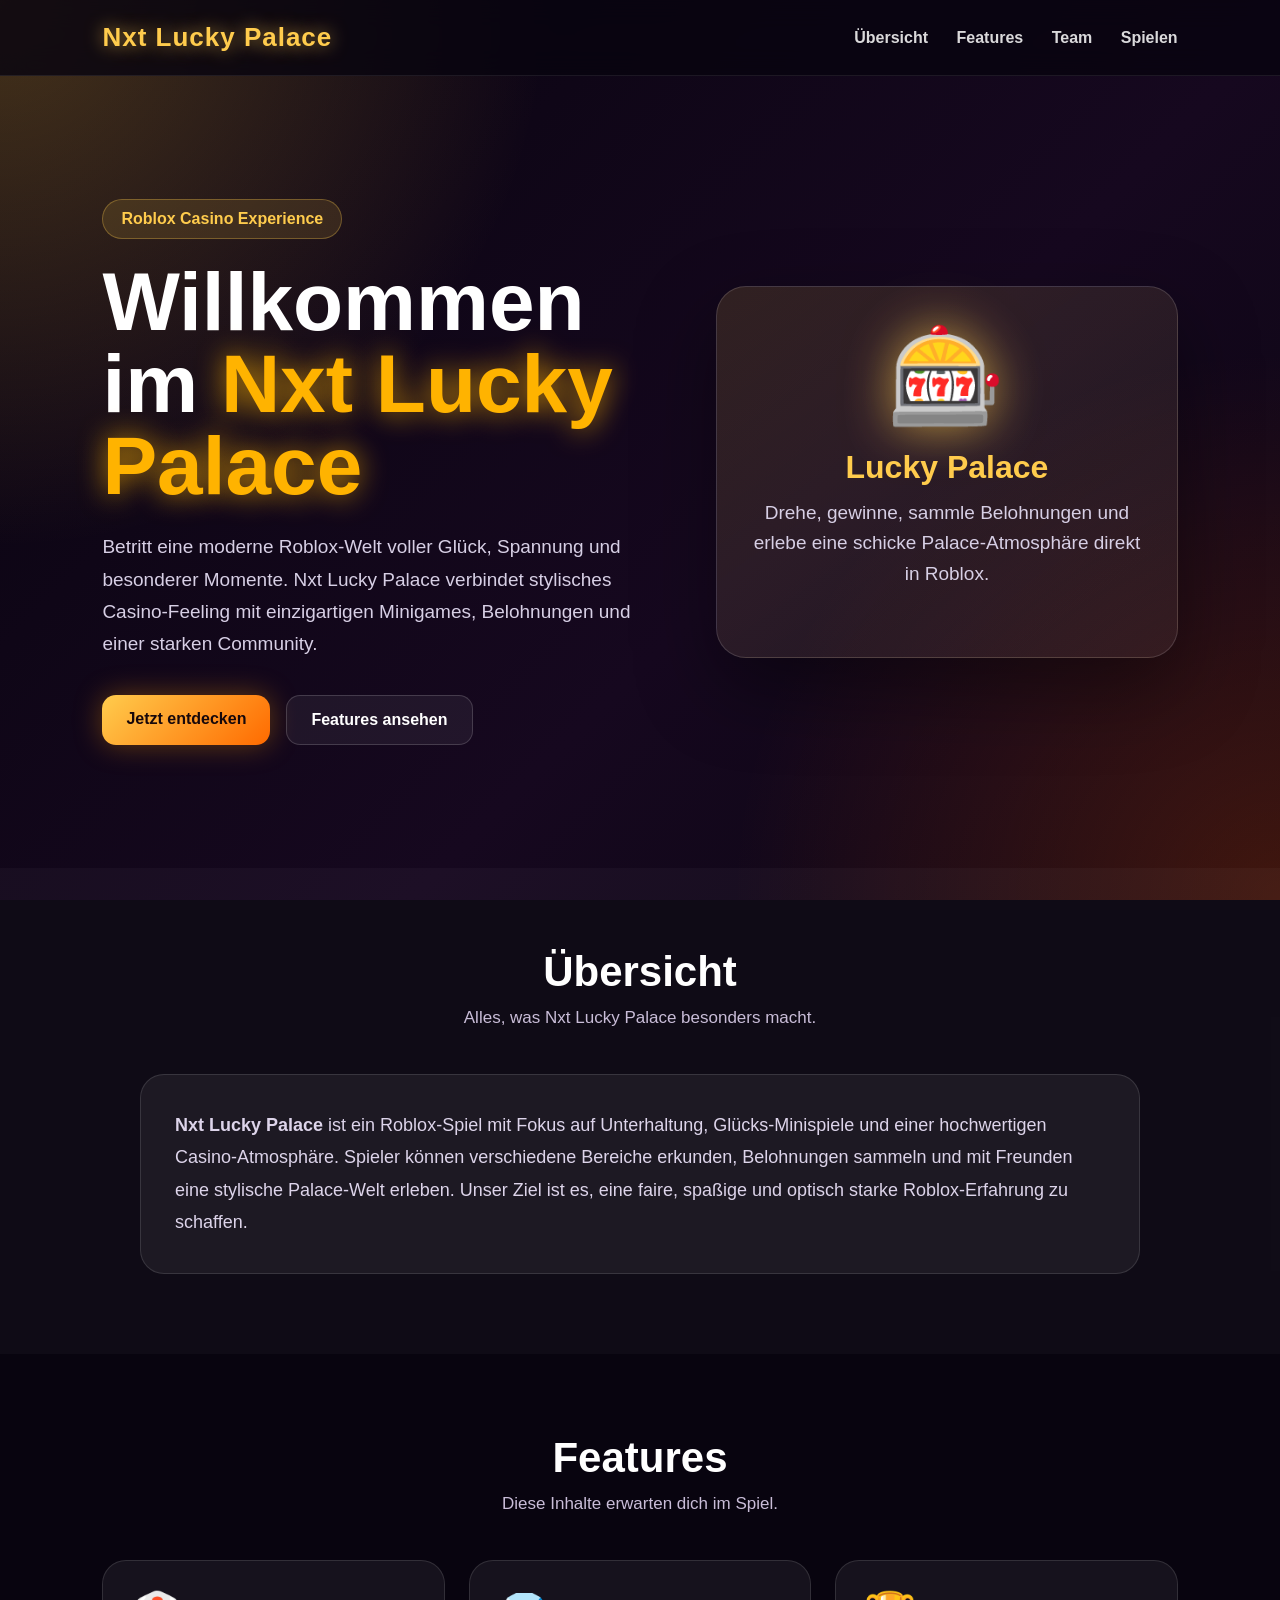
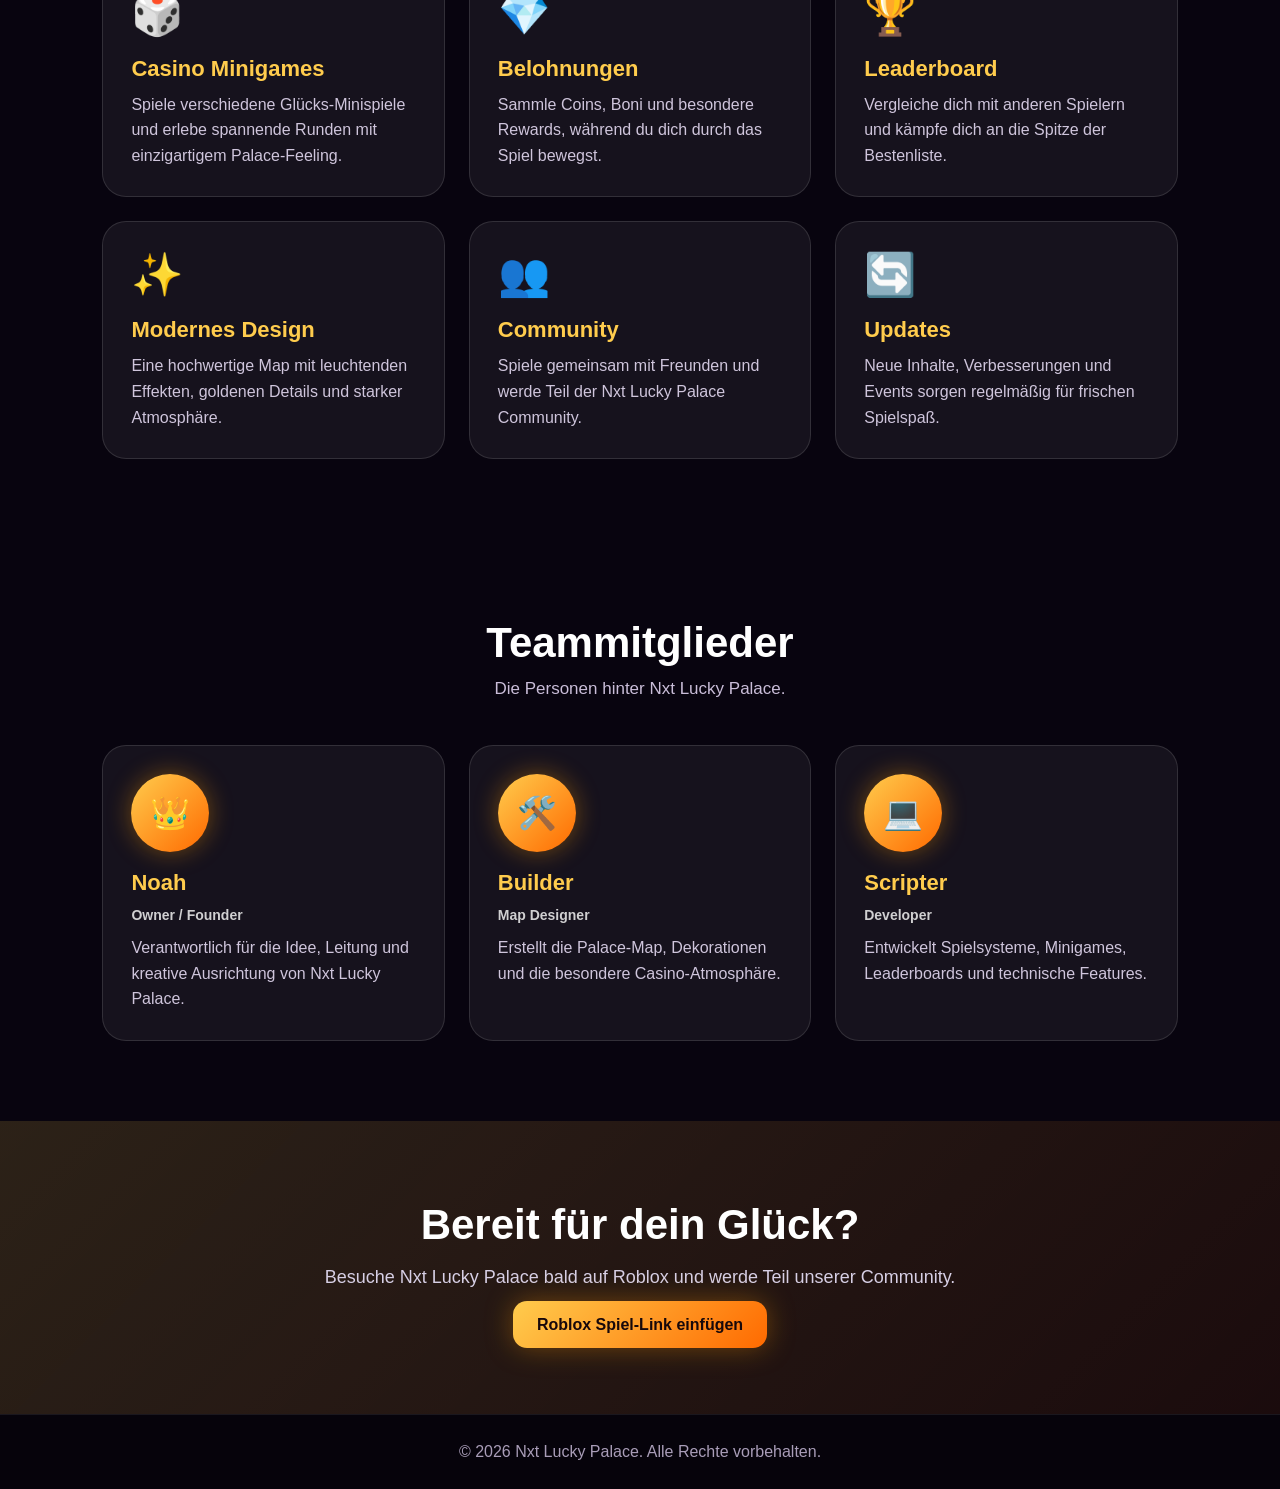
==== index.html @ 858ed56a "Create index.html" ====
<!DOCTYPE html>
<html lang="de">
<head>
    <meta charset="UTF-8" />
    <meta name="viewport" content="width=device-width, initial-scale=1.0" />
    <title>Nxt Lucky Palace</title>

    <style>
        * {
            margin: 0;
            padding: 0;
            box-sizing: border-box;
        }

        html {
            scroll-behavior: smooth;
        }

        body {
            font-family: Arial, Helvetica, sans-serif;
            background: #08040f;
            color: #ffffff;
            overflow-x: hidden;
        }

        .background-glow {
            position: fixed;
            inset: 0;
            z-index: -1;
            background:
                radial-gradient(circle at top left, rgba(255, 190, 60, 0.25), transparent 35%),
                radial-gradient(circle at bottom right, rgba(255, 80, 0, 0.22), transparent 35%),
                linear-gradient(135deg, #08040f, #16081f 60%, #0b0612);
        }

        header {
            width: 100%;
            padding: 22px 8%;
            display: flex;
            justify-content: space-between;
            align-items: center;
            position: sticky;
            top: 0;
            z-index: 10;
            background: rgba(8, 4, 15, 0.8);
            backdrop-filter: blur(14px);
            border-bottom: 1px solid rgba(255, 255, 255, 0.08);
        }

        .logo {
            font-size: 26px;
            font-weight: 900;
            letter-spacing: 1px;
            color: #ffcc4d;
            text-shadow: 0 0 18px rgba(255, 204, 77, 0.7);
        }

        nav a {
            color: #ffffff;
            text-decoration: none;
            margin-left: 24px;
            font-weight: 600;
            opacity: 0.85;
            transition: 0.3s;
        }

        nav a:hover {
            color: #ffcc4d;
            opacity: 1;
        }

        .hero {
            min-height: 88vh;
            padding: 80px 8%;
            display: grid;
            grid-template-columns: 1.1fr 0.9fr;
            align-items: center;
            gap: 50px;
        }

        .hero-badge {
            display: inline-block;
            padding: 10px 18px;
            border-radius: 999px;
            background: rgba(255, 204, 77, 0.12);
            color: #ffcc4d;
            border: 1px solid rgba(255, 204, 77, 0.3);
            margin-bottom: 22px;
            font-weight: 700;
        }

        .hero h1 {
            font-size: clamp(42px, 7vw, 82px);
            line-height: 1;
            margin-bottom: 24px;
        }

        .hero h1 span {
            color: #ffb300;
            text-shadow: 0 0 28px rgba(255, 179, 0, 0.8);
        }

        .hero p {
            max-width: 650px;
            font-size: 19px;
            line-height: 1.7;
            color: #d7cfe5;
            margin-bottom: 34px;
        }

        .hero-buttons {
            display: flex;
            gap: 16px;
            flex-wrap: wrap;
        }

        .btn {
            padding: 15px 24px;
            border-radius: 14px;
            text-decoration: none;
            font-weight: 800;
            transition: 0.3s;
        }

        .btn-primary {
            background: linear-gradient(135deg, #ffcc4d, #ff6a00);
            color: #17080b;
            box-shadow: 0 0 28px rgba(255, 153, 0, 0.35);
        }

        .btn-primary:hover {
            transform: translateY(-4px);
            box-shadow: 0 0 38px rgba(255, 153, 0, 0.55);
        }

        .btn-secondary {
            border: 1px solid rgba(255, 255, 255, 0.16);
            color: #ffffff;
            background: rgba(255, 255, 255, 0.06);
        }

        .btn-secondary:hover {
            background: rgba(255, 255, 255, 0.12);
            transform: translateY(-4px);
        }

        .casino-card {
            padding: 34px;
            border-radius: 30px;
            background: linear-gradient(145deg, rgba(255, 204, 77, 0.13), rgba(255, 255, 255, 0.05));
            border: 1px solid rgba(255, 255, 255, 0.14);
            box-shadow: 0 30px 80px rgba(0, 0, 0, 0.4);
            text-align: center;
            animation: float 4s ease-in-out infinite;
        }

        .casino-icon {
            font-size: 95px;
            margin-bottom: 16px;
            filter: drop-shadow(0 0 25px rgba(255, 204, 77, 0.7));
        }

        .casino-card h2 {
            color: #ffcc4d;
            font-size: 32px;
            margin-bottom: 12px;
        }

        .casino-card p {
            color: #d7cfe5;
            line-height: 1.6;
        }

        @keyframes float {
            0%, 100% {
                transform: translateY(0);
            }

            50% {
                transform: translateY(-15px);
            }
        }

        section {
            padding: 80px 8%;
        }

        .section-title {
            text-align: center;
            margin-bottom: 46px;
        }

        .section-title h2 {
            font-size: 42px;
            margin-bottom: 12px;
        }

        .section-title p {
            color: #c9bdd8;
            font-size: 17px;
        }

        .overview {
            background: rgba(255, 255, 255, 0.03);
        }

        .overview-box {
            max-width: 1000px;
            margin: auto;
            padding: 34px;
            border-radius: 24px;
            background: rgba(255, 255, 255, 0.06);
            border: 1px solid rgba(255, 255, 255, 0.12);
            line-height: 1.8;
            color: #ddd4ea;
            font-size: 18px;
        }

        .features-grid,
        .team-grid {
            display: grid;
            grid-template-columns: repeat(3, 1fr);
            gap: 24px;
        }

        .feature-card,
        .team-card {
            padding: 28px;
            border-radius: 24px;
            background: rgba(255, 255, 255, 0.06);
            border: 1px solid rgba(255, 255, 255, 0.12);
            transition: 0.3s;
        }

        .feature-card:hover,
        .team-card:hover {
            transform: translateY(-8px);
            border-color: rgba(255, 204, 77, 0.55);
            box-shadow: 0 0 35px rgba(255, 153, 0, 0.18);
        }

        .feature-card .icon {
            font-size: 42px;
            margin-bottom: 18px;
        }

        .feature-card h3,
        .team-card h3 {
            color: #ffcc4d;
            margin-bottom: 10px;
            font-size: 22px;
        }

        .feature-card p,
        .team-card p {
            color: #cfc5dc;
            line-height: 1.6;
        }

        .team-avatar {
            width: 78px;
            height: 78px;
            border-radius: 50%;
            background: linear-gradient(135deg, #ffcc4d, #ff6a00);
            display: flex;
            align-items: center;
            justify-content: center;
            font-size: 32px;
            margin-bottom: 18px;
            box-shadow: 0 0 25px rgba(255, 153, 0, 0.4);
        }

        .role {
            display: inline-block;
            margin-bottom: 12px;
            color: #ffffff;
            opacity: 0.8;
            font-size: 14px;
            font-weight: 700;
        }

        .cta {
            text-align: center;
            background: linear-gradient(135deg, rgba(255, 204, 77, 0.15), rgba(255, 106, 0, 0.08));
        }

        .cta h2 {
            font-size: 42px;
            margin-bottom: 18px;
        }

        .cta p {
            color: #d7cfe5;
            margin-bottom: 28px;
            font-size: 18px;
        }

        footer {
            padding: 28px 8%;
            text-align: center;
            color: #a99db8;
            background: #06030b;
            border-top: 1px solid rgba(255, 255, 255, 0.08);
        }

        @media (max-width: 900px) {
            header {
                flex-direction: column;
                gap: 18px;
            }

            nav a {
                margin: 0 10px;
            }

            .hero {
                grid-template-columns: 1fr;
                text-align: center;
            }

            .hero p {
                margin-left: auto;
                margin-right: auto;
            }

            .hero-buttons {
                justify-content: center;
            }

            .features-grid,
            .team-grid {
                grid-template-columns: 1fr;
            }
        }

        @media (max-width: 520px) {
            header {
                padding: 18px 5%;
            }

            nav {
                display: flex;
                flex-wrap: wrap;
                justify-content: center;
                gap: 10px;
            }

            nav a {
                margin: 0;
                font-size: 14px;
            }

            section,
            .hero {
                padding-left: 5%;
                padding-right: 5%;
            }

            .casino-card {
                padding: 24px;
            }
        }
    </style>
</head>

<body>
    <div class="background-glow"></div>

    <header>
        <div class="logo">Nxt Lucky Palace</div>

        <nav>
            <a href="#overview">Übersicht</a>
            <a href="#features">Features</a>
            <a href="#team">Team</a>
            <a href="#play">Spielen</a>
        </nav>
    </header>

    <main>
        <section class="hero">
            <div>
                <span class="hero-badge">Roblox Casino Experience</span>

                <h1>Willkommen im <span>Nxt Lucky Palace</span></h1>

                <p>
                    Betritt eine moderne Roblox-Welt voller Glück, Spannung und besonderer Momente.
                    Nxt Lucky Palace verbindet stylisches Casino-Feeling mit einzigartigen Minigames,
                    Belohnungen und einer starken Community.
                </p>

                <div class="hero-buttons">
                    <a href="#play" class="btn btn-primary">Jetzt entdecken</a>
                    <a href="#features" class="btn btn-secondary">Features ansehen</a>
                </div>
            </div>

            <div class="casino-card">
                <div class="casino-icon">🎰</div>
                <h2>Lucky Palace</h2>
                <p>
                    Drehe, gewinne, sammle Belohnungen und erlebe eine schicke Palace-Atmosphäre
                    direkt in Roblox.
                </p>
            </div>
        </section>

        <section class="overview" id="overview">
            <div class="section-title">
                <h2>Übersicht</h2>
                <p>Alles, was Nxt Lucky Palace besonders macht.</p>
            </div>

            <div class="overview-box">
                <p>
                    <strong>Nxt Lucky Palace</strong> ist ein Roblox-Spiel mit Fokus auf Unterhaltung,
                    Glücks-Minispiele und einer hochwertigen Casino-Atmosphäre. Spieler können verschiedene
                    Bereiche erkunden, Belohnungen sammeln und mit Freunden eine stylische Palace-Welt erleben.
                    Unser Ziel ist es, eine faire, spaßige und optisch starke Roblox-Erfahrung zu schaffen.
                </p>
            </div>
        </section>

        <section id="features">
            <div class="section-title">
                <h2>Features</h2>
                <p>Diese Inhalte erwarten dich im Spiel.</p>
            </div>

            <div class="features-grid">
                <div class="feature-card">
                    <div class="icon">🎲</div>
                    <h3>Casino Minigames</h3>
                    <p>
                        Spiele verschiedene Glücks-Minispiele und erlebe spannende Runden mit einzigartigem Palace-Feeling.
                    </p>
                </div>

                <div class="feature-card">
                    <div class="icon">💎</div>
                    <h3>Belohnungen</h3>
                    <p>
                        Sammle Coins, Boni und besondere Rewards, während du dich durch das Spiel bewegst.
                    </p>
                </div>

                <div class="feature-card">
                    <div class="icon">🏆</div>
                    <h3>Leaderboard</h3>
                    <p>
                        Vergleiche dich mit anderen Spielern und kämpfe dich an die Spitze der Bestenliste.
                    </p>
                </div>

                <div class="feature-card">
                    <div class="icon">✨</div>
                    <h3>Modernes Design</h3>
                    <p>
                        Eine hochwertige Map mit leuchtenden Effekten, goldenen Details und starker Atmosphäre.
                    </p>
                </div>

                <div class="feature-card">
                    <div class="icon">👥</div>
                    <h3>Community</h3>
                    <p>
                        Spiele gemeinsam mit Freunden und werde Teil der Nxt Lucky Palace Community.
                    </p>
                </div>

                <div class="feature-card">
                    <div class="icon">🔄</div>
                    <h3>Updates</h3>
                    <p>
                        Neue Inhalte, Verbesserungen und Events sorgen regelmäßig für frischen Spielspaß.
                    </p>
                </div>
            </div>
        </section>

        <section id="team">
            <div class="section-title">
                <h2>Teammitglieder</h2>
                <p>Die Personen hinter Nxt Lucky Palace.</p>
            </div>

            <div class="team-grid">
                <div class="team-card">
                    <div class="team-avatar">👑</div>
                    <h3>Noah</h3>
                    <span class="role">Owner / Founder</span>
                    <p>
                        Verantwortlich für die Idee, Leitung und kreative Ausrichtung von Nxt Lucky Palace.
                    </p>
                </div>

                <div class="team-card">
                    <div class="team-avatar">🛠️</div>
                    <h3>Builder</h3>
                    <span class="role">Map Designer</span>
                    <p>
                        Erstellt die Palace-Map, Dekorationen und die besondere Casino-Atmosphäre.
                    </p>
                </div>

                <div class="team-card">
                    <div class="team-avatar">💻</div>
                    <h3>Scripter</h3>
                    <span class="role">Developer</span>
                    <p>
                        Entwickelt Spielsysteme, Minigames, Leaderboards und technische Features.
                    </p>
                </div>
            </div>
        </section>

        <section class="cta" id="play">
            <h2>Bereit für dein Glück?</h2>
            <p>
                Besuche Nxt Lucky Palace bald auf Roblox und werde Teil unserer Community.
            </p>

            <a href="#" class="btn btn-primary">Roblox Spiel-Link einfügen</a>
        </section>
    </main>

    <footer>
        © 2026 Nxt Lucky Palace. Alle Rechte vorbehalten.
    </footer>
</body>
</html>
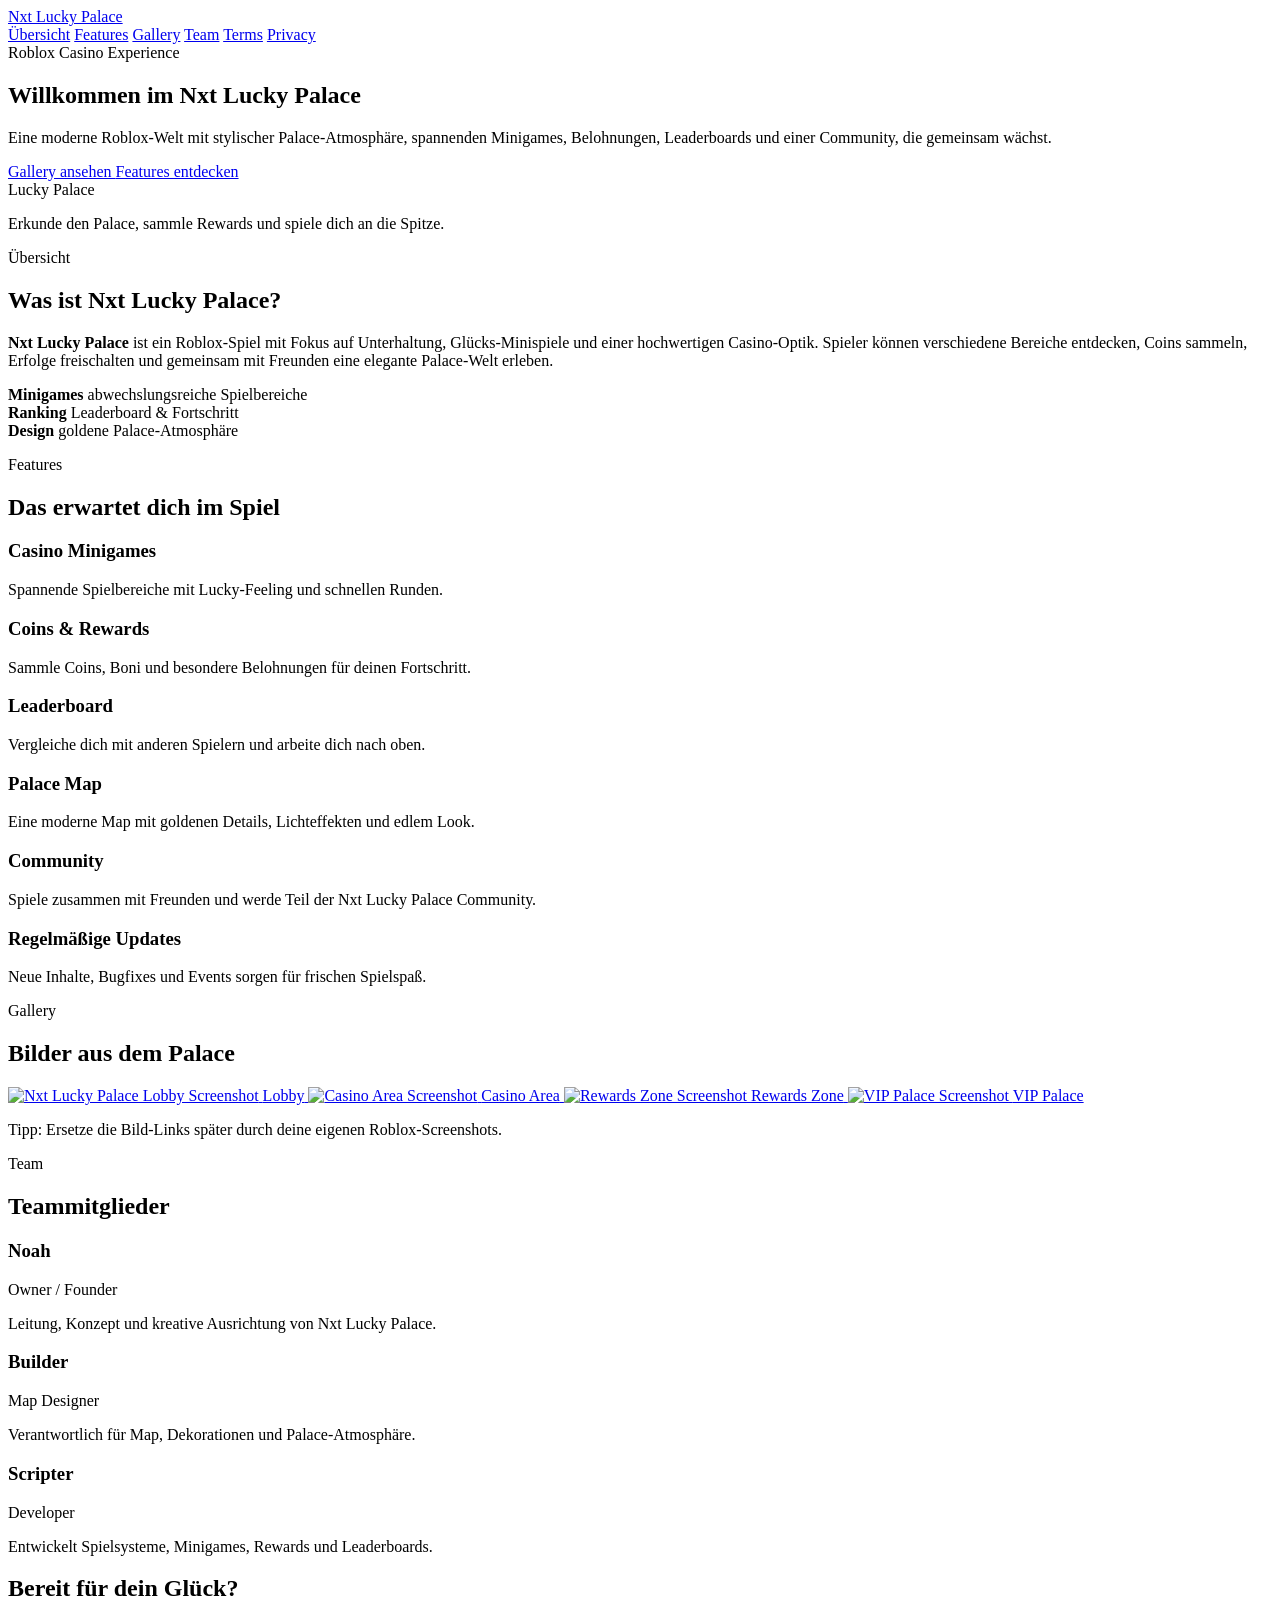
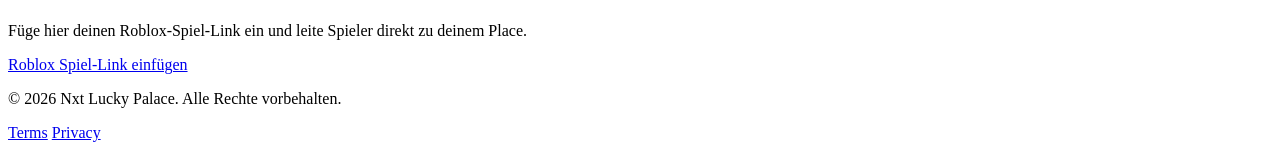
==== commit c78ac035: "Update index.html" ====
--- a/index.html
+++ b/index.html
@@ -3,530 +3,242 @@
 <head>
     <meta charset="UTF-8" />
     <meta name="viewport" content="width=device-width, initial-scale=1.0" />
-    <title>Nxt Lucky Palace</title>
-
-    <style>
-        * {
-            margin: 0;
-            padding: 0;
-            box-sizing: border-box;
-        }
-
-        html {
-            scroll-behavior: smooth;
-        }
-
-        body {
-            font-family: Arial, Helvetica, sans-serif;
-            background: #08040f;
-            color: #ffffff;
-            overflow-x: hidden;
-        }
-
-        .background-glow {
-            position: fixed;
-            inset: 0;
-            z-index: -1;
-            background:
-                radial-gradient(circle at top left, rgba(255, 190, 60, 0.25), transparent 35%),
-                radial-gradient(circle at bottom right, rgba(255, 80, 0, 0.22), transparent 35%),
-                linear-gradient(135deg, #08040f, #16081f 60%, #0b0612);
-        }
-
-        header {
-            width: 100%;
-            padding: 22px 8%;
-            display: flex;
-            justify-content: space-between;
-            align-items: center;
-            position: sticky;
-            top: 0;
-            z-index: 10;
-            background: rgba(8, 4, 15, 0.8);
-            backdrop-filter: blur(14px);
-            border-bottom: 1px solid rgba(255, 255, 255, 0.08);
-        }
-
-        .logo {
-            font-size: 26px;
-            font-weight: 900;
-            letter-spacing: 1px;
-            color: #ffcc4d;
-            text-shadow: 0 0 18px rgba(255, 204, 77, 0.7);
-        }
-
-        nav a {
-            color: #ffffff;
-            text-decoration: none;
-            margin-left: 24px;
-            font-weight: 600;
-            opacity: 0.85;
-            transition: 0.3s;
-        }
-
-        nav a:hover {
-            color: #ffcc4d;
-            opacity: 1;
-        }
-
-        .hero {
-            min-height: 88vh;
-            padding: 80px 8%;
-            display: grid;
-            grid-template-columns: 1.1fr 0.9fr;
-            align-items: center;
-            gap: 50px;
-        }
-
-        .hero-badge {
-            display: inline-block;
-            padding: 10px 18px;
-            border-radius: 999px;
-            background: rgba(255, 204, 77, 0.12);
-            color: #ffcc4d;
-            border: 1px solid rgba(255, 204, 77, 0.3);
-            margin-bottom: 22px;
-            font-weight: 700;
-        }
-
-        .hero h1 {
-            font-size: clamp(42px, 7vw, 82px);
-            line-height: 1;
-            margin-bottom: 24px;
-        }
-
-        .hero h1 span {
-            color: #ffb300;
-            text-shadow: 0 0 28px rgba(255, 179, 0, 0.8);
-        }
-
-        .hero p {
-            max-width: 650px;
-            font-size: 19px;
-            line-height: 1.7;
-            color: #d7cfe5;
-            margin-bottom: 34px;
-        }
-
-        .hero-buttons {
-            display: flex;
-            gap: 16px;
-            flex-wrap: wrap;
-        }
-
-        .btn {
-            padding: 15px 24px;
-            border-radius: 14px;
-            text-decoration: none;
-            font-weight: 800;
-            transition: 0.3s;
-        }
-
-        .btn-primary {
-            background: linear-gradient(135deg, #ffcc4d, #ff6a00);
-            color: #17080b;
-            box-shadow: 0 0 28px rgba(255, 153, 0, 0.35);
-        }
-
-        .btn-primary:hover {
-            transform: translateY(-4px);
-            box-shadow: 0 0 38px rgba(255, 153, 0, 0.55);
-        }
-
-        .btn-secondary {
-            border: 1px solid rgba(255, 255, 255, 0.16);
-            color: #ffffff;
-            background: rgba(255, 255, 255, 0.06);
-        }
-
-        .btn-secondary:hover {
-            background: rgba(255, 255, 255, 0.12);
-            transform: translateY(-4px);
-        }
-
-        .casino-card {
-            padding: 34px;
-            border-radius: 30px;
-            background: linear-gradient(145deg, rgba(255, 204, 77, 0.13), rgba(255, 255, 255, 0.05));
-            border: 1px solid rgba(255, 255, 255, 0.14);
-            box-shadow: 0 30px 80px rgba(0, 0, 0, 0.4);
-            text-align: center;
-            animation: float 4s ease-in-out infinite;
-        }
-
-        .casino-icon {
-            font-size: 95px;
-            margin-bottom: 16px;
-            filter: drop-shadow(0 0 25px rgba(255, 204, 77, 0.7));
-        }
-
-        .casino-card h2 {
-            color: #ffcc4d;
-            font-size: 32px;
-            margin-bottom: 12px;
-        }
-
-        .casino-card p {
-            color: #d7cfe5;
-            line-height: 1.6;
-        }
-
-        @keyframes float {
-            0%, 100% {
-                transform: translateY(0);
-            }
-
-            50% {
-                transform: translateY(-15px);
-            }
-        }
-
-        section {
-            padding: 80px 8%;
-        }
-
-        .section-title {
-            text-align: center;
-            margin-bottom: 46px;
-        }
-
-        .section-title h2 {
-            font-size: 42px;
-            margin-bottom: 12px;
-        }
-
-        .section-title p {
-            color: #c9bdd8;
-            font-size: 17px;
-        }
-
-        .overview {
-            background: rgba(255, 255, 255, 0.03);
-        }
-
-        .overview-box {
-            max-width: 1000px;
-            margin: auto;
-            padding: 34px;
-            border-radius: 24px;
-            background: rgba(255, 255, 255, 0.06);
-            border: 1px solid rgba(255, 255, 255, 0.12);
-            line-height: 1.8;
-            color: #ddd4ea;
-            font-size: 18px;
-        }
-
-        .features-grid,
-        .team-grid {
-            display: grid;
-            grid-template-columns: repeat(3, 1fr);
-            gap: 24px;
-        }
-
-        .feature-card,
-        .team-card {
-            padding: 28px;
-            border-radius: 24px;
-            background: rgba(255, 255, 255, 0.06);
-            border: 1px solid rgba(255, 255, 255, 0.12);
-            transition: 0.3s;
-        }
-
-        .feature-card:hover,
-        .team-card:hover {
-            transform: translateY(-8px);
-            border-color: rgba(255, 204, 77, 0.55);
-            box-shadow: 0 0 35px rgba(255, 153, 0, 0.18);
-        }
-
-        .feature-card .icon {
-            font-size: 42px;
-            margin-bottom: 18px;
-        }
-
-        .feature-card h3,
-        .team-card h3 {
-            color: #ffcc4d;
-            margin-bottom: 10px;
-            font-size: 22px;
-        }
-
-        .feature-card p,
-        .team-card p {
-            color: #cfc5dc;
-            line-height: 1.6;
-        }
-
-        .team-avatar {
-            width: 78px;
-            height: 78px;
-            border-radius: 50%;
-            background: linear-gradient(135deg, #ffcc4d, #ff6a00);
-            display: flex;
-            align-items: center;
-            justify-content: center;
-            font-size: 32px;
-            margin-bottom: 18px;
-            box-shadow: 0 0 25px rgba(255, 153, 0, 0.4);
-        }
-
-        .role {
-            display: inline-block;
-            margin-bottom: 12px;
-            color: #ffffff;
-            opacity: 0.8;
-            font-size: 14px;
-            font-weight: 700;
-        }
-
-        .cta {
-            text-align: center;
-            background: linear-gradient(135deg, rgba(255, 204, 77, 0.15), rgba(255, 106, 0, 0.08));
-        }
-
-        .cta h2 {
-            font-size: 42px;
-            margin-bottom: 18px;
-        }
-
-        .cta p {
-            color: #d7cfe5;
-            margin-bottom: 28px;
-            font-size: 18px;
-        }
-
-        footer {
-            padding: 28px 8%;
-            text-align: center;
-            color: #a99db8;
-            background: #06030b;
-            border-top: 1px solid rgba(255, 255, 255, 0.08);
-        }
-
-        @media (max-width: 900px) {
-            header {
-                flex-direction: column;
-                gap: 18px;
-            }
-
-            nav a {
-                margin: 0 10px;
-            }
-
-            .hero {
-                grid-template-columns: 1fr;
-                text-align: center;
-            }
-
-            .hero p {
-                margin-left: auto;
-                margin-right: auto;
-            }
-
-            .hero-buttons {
-                justify-content: center;
-            }
-
-            .features-grid,
-            .team-grid {
-                grid-template-columns: 1fr;
-            }
-        }
-
-        @media (max-width: 520px) {
-            header {
-                padding: 18px 5%;
-            }
-
-            nav {
-                display: flex;
-                flex-wrap: wrap;
-                justify-content: center;
-                gap: 10px;
-            }
-
-            nav a {
-                margin: 0;
-                font-size: 14px;
-            }
-
-            section,
-            .hero {
-                padding-left: 5%;
-                padding-right: 5%;
-            }
-
-            .casino-card {
-                padding: 24px;
-            }
-        }
-    </style>
+    <title>Nxt Lucky Palace | Roblox Experience</title>
+    <meta name="description" content="Nxt Lucky Palace ist eine moderne Roblox Casino Experience mit Minigames, Rewards, Leaderboards und Community-Features." />
+
+    <link rel="stylesheet" href="assets/css/style.css" />
+
+    <!-- Font Awesome Free Icons -->
+    <link rel="stylesheet" href="https://cdnjs.cloudflare.com/ajax/libs/font-awesome/7.0.1/css/all.min.css" />
 </head>
 
 <body>
-    <div class="background-glow"></div>
-
-    <header>
-        <div class="logo">Nxt Lucky Palace</div>
-
-        <nav>
+    <div class="page-glow"></div>
+
+    <header class="navbar">
+        <a class="brand" href="index.html">
+            <span class="brand-icon"><i class="fa-solid fa-crown"></i></span>
+            <span>Nxt Lucky Palace</span>
+        </a>
+
+        <nav class="nav-links">
             <a href="#overview">Übersicht</a>
             <a href="#features">Features</a>
+            <a href="#gallery">Gallery</a>
             <a href="#team">Team</a>
-            <a href="#play">Spielen</a>
+            <a href="terms.html">Terms</a>
+            <a href="privacy.html">Privacy</a>
         </nav>
     </header>
 
     <main>
-        <section class="hero">
-            <div>
-                <span class="hero-badge">Roblox Casino Experience</span>
+        <section class="hero section-spacing">
+            <div class="hero-content">
+                <div class="eyebrow">
+                    <i class="fa-solid fa-dice"></i>
+                    Roblox Casino Experience
+                </div>
 
                 <h1>Willkommen im <span>Nxt Lucky Palace</span></h1>
 
                 <p>
-                    Betritt eine moderne Roblox-Welt voller Glück, Spannung und besonderer Momente.
-                    Nxt Lucky Palace verbindet stylisches Casino-Feeling mit einzigartigen Minigames,
-                    Belohnungen und einer starken Community.
+                    Eine moderne Roblox-Welt mit stylischer Palace-Atmosphäre, spannenden Minigames,
+                    Belohnungen, Leaderboards und einer Community, die gemeinsam wächst.
                 </p>
 
-                <div class="hero-buttons">
-                    <a href="#play" class="btn btn-primary">Jetzt entdecken</a>
-                    <a href="#features" class="btn btn-secondary">Features ansehen</a>
-                </div>
-            </div>
-
-            <div class="casino-card">
-                <div class="casino-icon">🎰</div>
-                <h2>Lucky Palace</h2>
+                <div class="hero-actions">
+                    <a href="#gallery" class="btn btn-primary">
+                        <i class="fa-solid fa-images"></i>
+                        Gallery ansehen
+                    </a>
+
+                    <a href="#features" class="btn btn-secondary">
+                        <i class="fa-solid fa-list-check"></i>
+                        Features entdecken
+                    </a>
+                </div>
+            </div>
+
+            <div class="hero-panel">
+                <div class="panel-top">
+                    <i class="fa-solid fa-gem"></i>
+                    <span>Lucky Palace</span>
+                </div>
+
+                <div class="slot-preview">
+                    <div><i class="fa-solid fa-crown"></i></div>
+                    <div><i class="fa-solid fa-dice-five"></i></div>
+                    <div><i class="fa-solid fa-coins"></i></div>
+                </div>
+
                 <p>
-                    Drehe, gewinne, sammle Belohnungen und erlebe eine schicke Palace-Atmosphäre
-                    direkt in Roblox.
+                    Erkunde den Palace, sammle Rewards und spiele dich an die Spitze.
                 </p>
             </div>
         </section>
 
-        <section class="overview" id="overview">
-            <div class="section-title">
-                <h2>Übersicht</h2>
-                <p>Alles, was Nxt Lucky Palace besonders macht.</p>
-            </div>
-
-            <div class="overview-box">
+        <section class="overview section-spacing" id="overview">
+            <div class="section-title">
+                <p>Übersicht</p>
+                <h2>Was ist Nxt Lucky Palace?</h2>
+            </div>
+
+            <div class="overview-card">
                 <p>
                     <strong>Nxt Lucky Palace</strong> ist ein Roblox-Spiel mit Fokus auf Unterhaltung,
-                    Glücks-Minispiele und einer hochwertigen Casino-Atmosphäre. Spieler können verschiedene
-                    Bereiche erkunden, Belohnungen sammeln und mit Freunden eine stylische Palace-Welt erleben.
-                    Unser Ziel ist es, eine faire, spaßige und optisch starke Roblox-Erfahrung zu schaffen.
+                    Glücks-Minispiele und einer hochwertigen Casino-Optik. Spieler können verschiedene
+                    Bereiche entdecken, Coins sammeln, Erfolge freischalten und gemeinsam mit Freunden
+                    eine elegante Palace-Welt erleben.
                 </p>
-            </div>
-        </section>
-
-        <section id="features">
-            <div class="section-title">
-                <h2>Features</h2>
-                <p>Diese Inhalte erwarten dich im Spiel.</p>
+
+                <div class="stats-grid">
+                    <div>
+                        <i class="fa-solid fa-gamepad"></i>
+                        <strong>Minigames</strong>
+                        <span>abwechslungsreiche Spielbereiche</span>
+                    </div>
+
+                    <div>
+                        <i class="fa-solid fa-trophy"></i>
+                        <strong>Ranking</strong>
+                        <span>Leaderboard & Fortschritt</span>
+                    </div>
+
+                    <div>
+                        <i class="fa-solid fa-wand-magic-sparkles"></i>
+                        <strong>Design</strong>
+                        <span>goldene Palace-Atmosphäre</span>
+                    </div>
+                </div>
+            </div>
+        </section>
+
+        <section class="section-spacing" id="features">
+            <div class="section-title">
+                <p>Features</p>
+                <h2>Das erwartet dich im Spiel</h2>
             </div>
 
             <div class="features-grid">
-                <div class="feature-card">
-                    <div class="icon">🎲</div>
+                <article class="feature-card">
+                    <i class="fa-solid fa-dice"></i>
                     <h3>Casino Minigames</h3>
-                    <p>
-                        Spiele verschiedene Glücks-Minispiele und erlebe spannende Runden mit einzigartigem Palace-Feeling.
-                    </p>
-                </div>
-
-                <div class="feature-card">
-                    <div class="icon">💎</div>
-                    <h3>Belohnungen</h3>
-                    <p>
-                        Sammle Coins, Boni und besondere Rewards, während du dich durch das Spiel bewegst.
-                    </p>
-                </div>
-
-                <div class="feature-card">
-                    <div class="icon">🏆</div>
+                    <p>Spannende Spielbereiche mit Lucky-Feeling und schnellen Runden.</p>
+                </article>
+
+                <article class="feature-card">
+                    <i class="fa-solid fa-coins"></i>
+                    <h3>Coins & Rewards</h3>
+                    <p>Sammle Coins, Boni und besondere Belohnungen für deinen Fortschritt.</p>
+                </article>
+
+                <article class="feature-card">
+                    <i class="fa-solid fa-ranking-star"></i>
                     <h3>Leaderboard</h3>
-                    <p>
-                        Vergleiche dich mit anderen Spielern und kämpfe dich an die Spitze der Bestenliste.
-                    </p>
-                </div>
-
-                <div class="feature-card">
-                    <div class="icon">✨</div>
-                    <h3>Modernes Design</h3>
-                    <p>
-                        Eine hochwertige Map mit leuchtenden Effekten, goldenen Details und starker Atmosphäre.
-                    </p>
-                </div>
-
-                <div class="feature-card">
-                    <div class="icon">👥</div>
+                    <p>Vergleiche dich mit anderen Spielern und arbeite dich nach oben.</p>
+                </article>
+
+                <article class="feature-card">
+                    <i class="fa-solid fa-building-columns"></i>
+                    <h3>Palace Map</h3>
+                    <p>Eine moderne Map mit goldenen Details, Lichteffekten und edlem Look.</p>
+                </article>
+
+                <article class="feature-card">
+                    <i class="fa-solid fa-users"></i>
                     <h3>Community</h3>
-                    <p>
-                        Spiele gemeinsam mit Freunden und werde Teil der Nxt Lucky Palace Community.
-                    </p>
-                </div>
-
-                <div class="feature-card">
-                    <div class="icon">🔄</div>
-                    <h3>Updates</h3>
-                    <p>
-                        Neue Inhalte, Verbesserungen und Events sorgen regelmäßig für frischen Spielspaß.
-                    </p>
-                </div>
-            </div>
-        </section>
-
-        <section id="team">
-            <div class="section-title">
+                    <p>Spiele zusammen mit Freunden und werde Teil der Nxt Lucky Palace Community.</p>
+                </article>
+
+                <article class="feature-card">
+                    <i class="fa-solid fa-arrows-rotate"></i>
+                    <h3>Regelmäßige Updates</h3>
+                    <p>Neue Inhalte, Bugfixes und Events sorgen für frischen Spielspaß.</p>
+                </article>
+            </div>
+        </section>
+
+        <section class="gallery-section section-spacing" id="gallery">
+            <div class="section-title">
+                <p>Gallery</p>
+                <h2>Bilder aus dem Palace</h2>
+            </div>
+
+            <div class="gallery-grid">
+                <a class="gallery-item" href="https://placehold.co/1200x800/1a0b22/ffcc4d?text=Nxt+Lucky+Palace+Lobby" target="_blank">
+                    <img src="https://placehold.co/800x520/1a0b22/ffcc4d?text=Lobby" alt="Nxt Lucky Palace Lobby Screenshot" />
+                    <span><i class="fa-solid fa-building"></i> Lobby</span>
+                </a>
+
+                <a class="gallery-item" href="https://placehold.co/1200x800/130820/ff9f1c?text=Casino+Area" target="_blank">
+                    <img src="https://placehold.co/800x520/130820/ff9f1c?text=Casino+Area" alt="Casino Area Screenshot" />
+                    <span><i class="fa-solid fa-dice-six"></i> Casino Area</span>
+                </a>
+
+                <a class="gallery-item" href="https://placehold.co/1200x800/0e0618/f97316?text=Rewards+Zone" target="_blank">
+                    <img src="https://placehold.co/800x520/0e0618/f97316?text=Rewards+Zone" alt="Rewards Zone Screenshot" />
+                    <span><i class="fa-solid fa-gift"></i> Rewards Zone</span>
+                </a>
+
+                <a class="gallery-item" href="https://placehold.co/1200x800/22112d/facc15?text=VIP+Palace" target="_blank">
+                    <img src="https://placehold.co/800x520/22112d/facc15?text=VIP+Palace" alt="VIP Palace Screenshot" />
+                    <span><i class="fa-solid fa-star"></i> VIP Palace</span>
+                </a>
+            </div>
+
+            <p class="gallery-note">
+                Tipp: Ersetze die Bild-Links später durch deine eigenen Roblox-Screenshots.
+            </p>
+        </section>
+
+        <section class="section-spacing" id="team">
+            <div class="section-title">
+                <p>Team</p>
                 <h2>Teammitglieder</h2>
-                <p>Die Personen hinter Nxt Lucky Palace.</p>
             </div>
 
             <div class="team-grid">
-                <div class="team-card">
-                    <div class="team-avatar">👑</div>
+                <article class="team-card">
+                    <div class="team-avatar"><i class="fa-solid fa-user-shield"></i></div>
                     <h3>Noah</h3>
-                    <span class="role">Owner / Founder</span>
-                    <p>
-                        Verantwortlich für die Idee, Leitung und kreative Ausrichtung von Nxt Lucky Palace.
-                    </p>
-                </div>
-
-                <div class="team-card">
-                    <div class="team-avatar">🛠️</div>
+                    <span>Owner / Founder</span>
+                    <p>Leitung, Konzept und kreative Ausrichtung von Nxt Lucky Palace.</p>
+                </article>
+
+                <article class="team-card">
+                    <div class="team-avatar"><i class="fa-solid fa-hammer"></i></div>
                     <h3>Builder</h3>
-                    <span class="role">Map Designer</span>
-                    <p>
-                        Erstellt die Palace-Map, Dekorationen und die besondere Casino-Atmosphäre.
-                    </p>
-                </div>
-
-                <div class="team-card">
-                    <div class="team-avatar">💻</div>
+                    <span>Map Designer</span>
+                    <p>Verantwortlich für Map, Dekorationen und Palace-Atmosphäre.</p>
+                </article>
+
+                <article class="team-card">
+                    <div class="team-avatar"><i class="fa-solid fa-code"></i></div>
                     <h3>Scripter</h3>
-                    <span class="role">Developer</span>
-                    <p>
-                        Entwickelt Spielsysteme, Minigames, Leaderboards und technische Features.
-                    </p>
-                </div>
-            </div>
-        </section>
-
-        <section class="cta" id="play">
+                    <span>Developer</span>
+                    <p>Entwickelt Spielsysteme, Minigames, Rewards und Leaderboards.</p>
+                </article>
+            </div>
+        </section>
+
+        <section class="cta section-spacing">
             <h2>Bereit für dein Glück?</h2>
-            <p>
-                Besuche Nxt Lucky Palace bald auf Roblox und werde Teil unserer Community.
-            </p>
-
-            <a href="#" class="btn btn-primary">Roblox Spiel-Link einfügen</a>
+            <p>Füge hier deinen Roblox-Spiel-Link ein und leite Spieler direkt zu deinem Place.</p>
+
+            <a href="#" class="btn btn-primary">
+                <i class="fa-solid fa-play"></i>
+                Roblox Spiel-Link einfügen
+            </a>
         </section>
     </main>
 
-    <footer>
-        © 2026 Nxt Lucky Palace. Alle Rechte vorbehalten.
+    <footer class="footer">
+        <p>© 2026 Nxt Lucky Palace. Alle Rechte vorbehalten.</p>
+
+        <div>
+            <a href="terms.html">Terms</a>
+            <a href="privacy.html">Privacy</a>
+        </div>
     </footer>
 </body>
 </html>
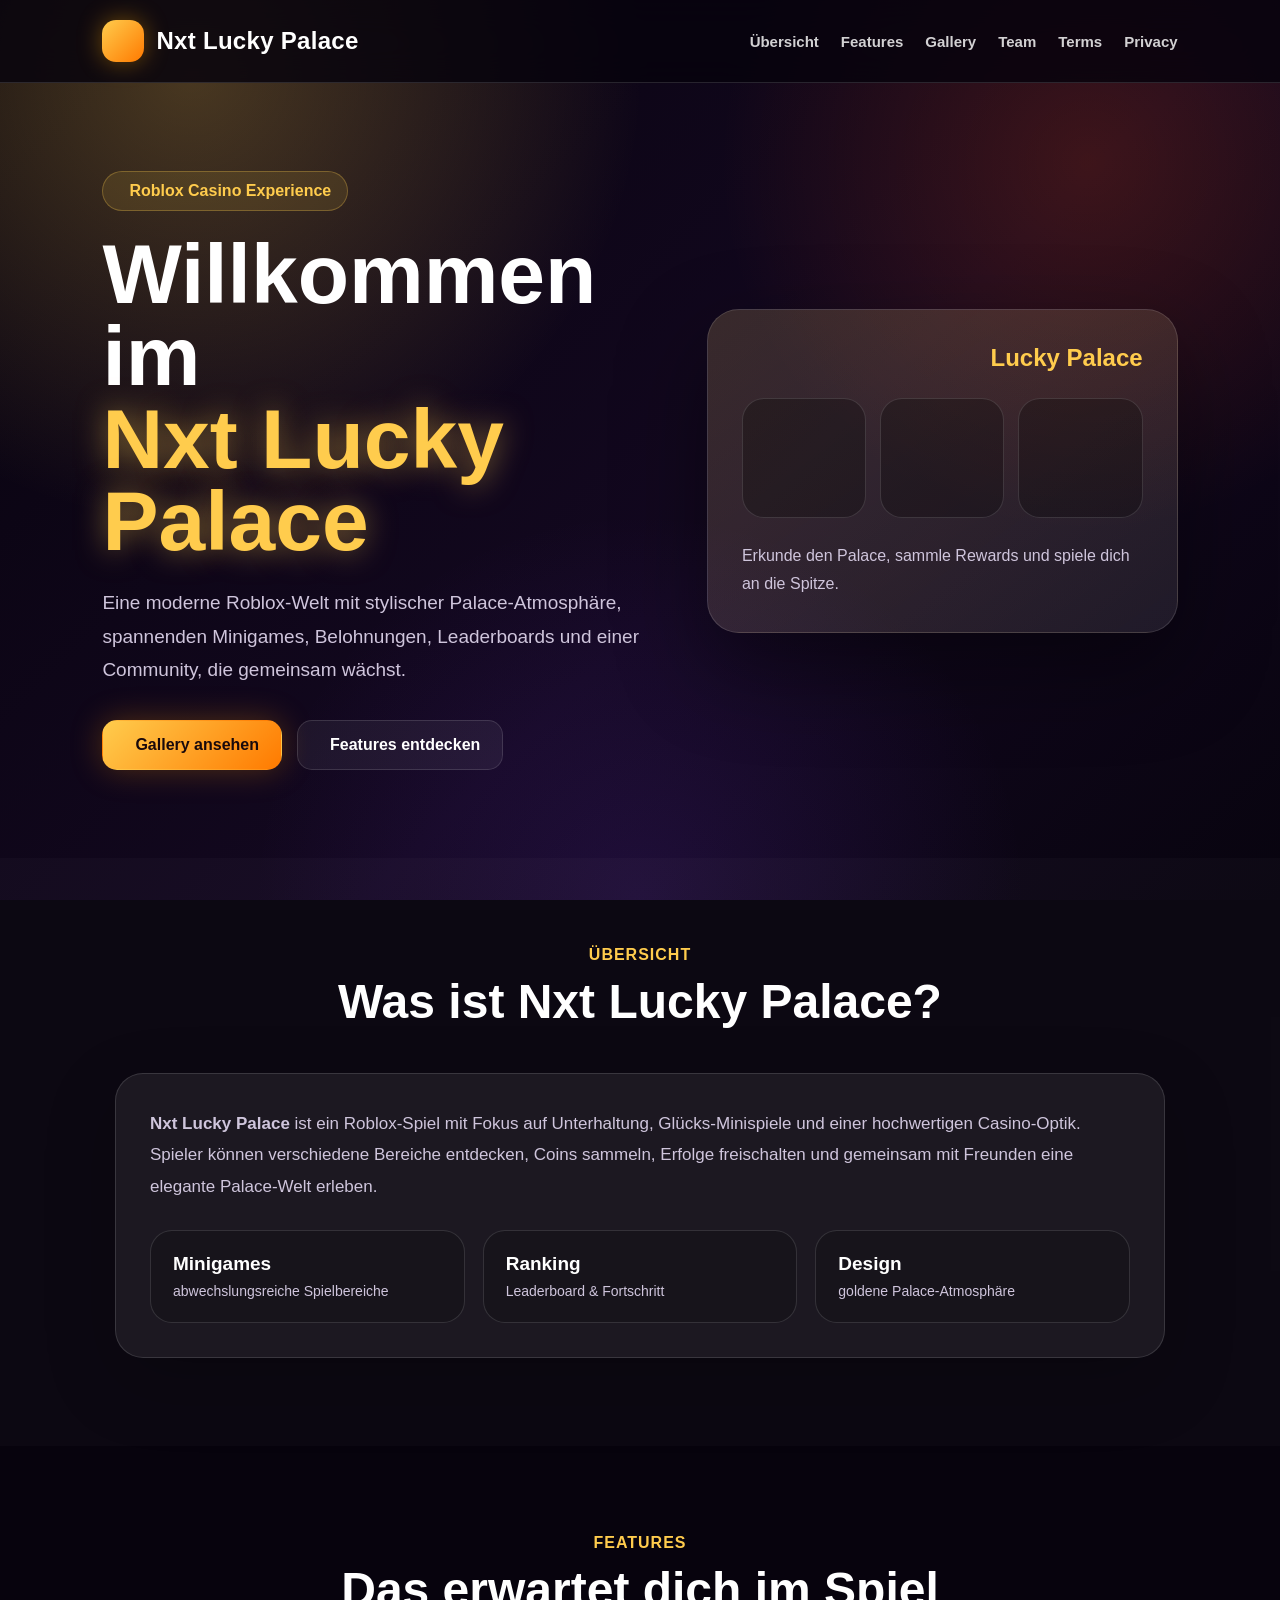
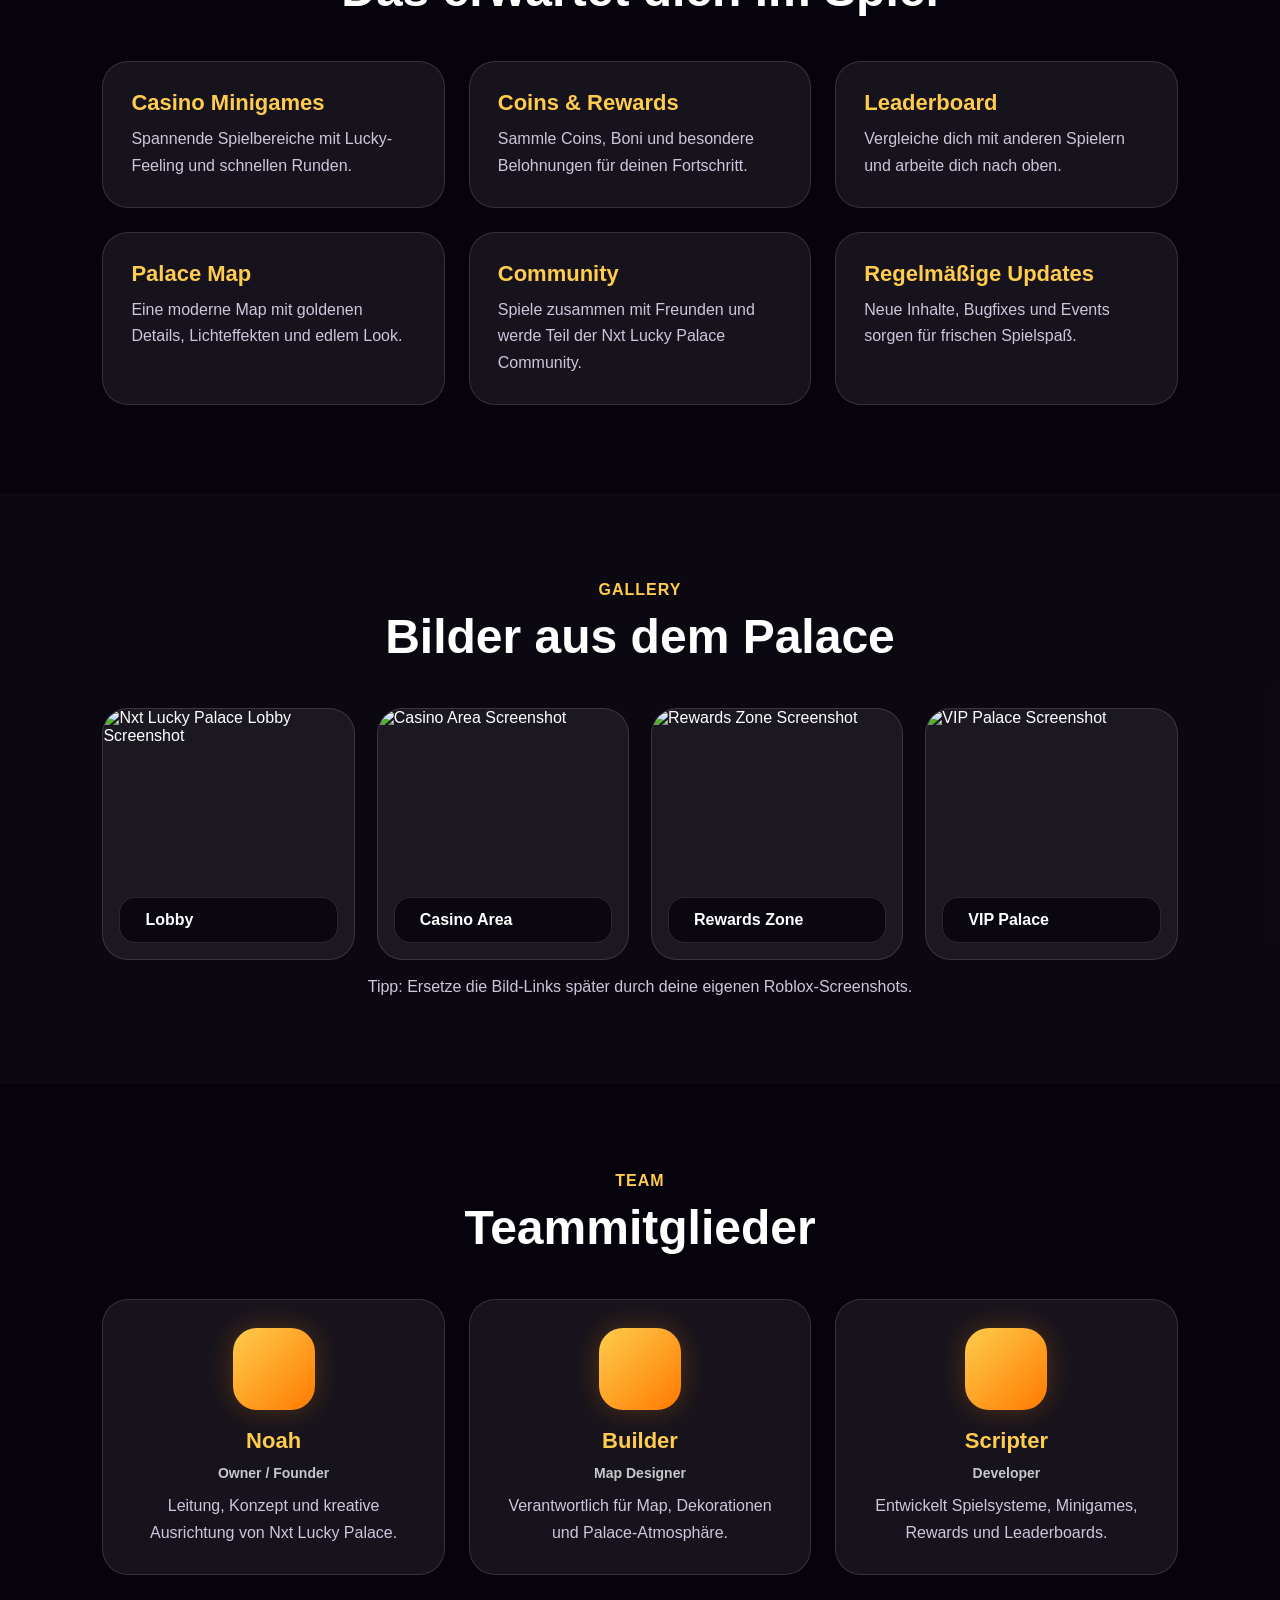
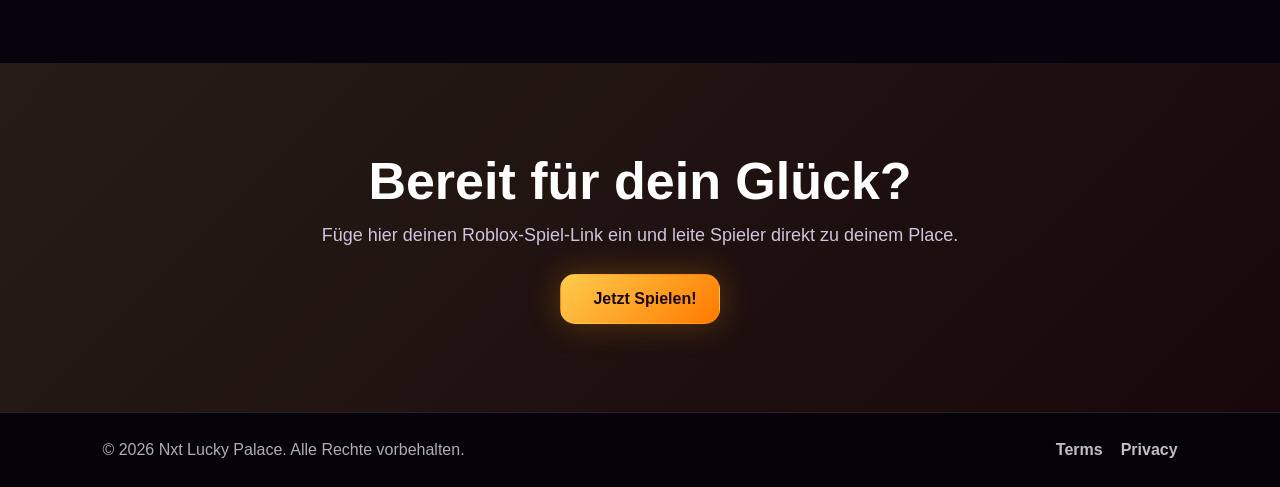
==== commit 43596028: "Update index.html" ====
--- a/index.html
+++ b/index.html
@@ -225,9 +225,9 @@
             <h2>Bereit für dein Glück?</h2>
             <p>Füge hier deinen Roblox-Spiel-Link ein und leite Spieler direkt zu deinem Place.</p>
 
-            <a href="#" class="btn btn-primary">
+            <a href="https://www.roblox.com/de/games/129647476502763/Nxt-Lucky-Palace#!/about" class="btn btn-primary">
                 <i class="fa-solid fa-play"></i>
-                Roblox Spiel-Link einfügen
+                 Jetzt Spielen!
             </a>
         </section>
     </main>
--- a/assets/css/style.css
+++ b/assets/css/style.css
@@ -0,0 +1,594 @@
+* {
+    margin: 0;
+    padding: 0;
+    box-sizing: border-box;
+}
+
+:root {
+    --bg: #07030d;
+    --panel: rgba(255, 255, 255, 0.065);
+    --panel-strong: rgba(255, 255, 255, 0.095);
+    --border: rgba(255, 255, 255, 0.13);
+    --text: #ffffff;
+    --muted: #cfc5dc;
+    --gold: #ffcc4d;
+    --orange: #ff7a00;
+    --red-orange: #ff4d00;
+    --dark-purple: #130820;
+}
+
+html {
+    scroll-behavior: smooth;
+}
+
+body {
+    min-height: 100vh;
+    font-family: Arial, Helvetica, sans-serif;
+    background: var(--bg);
+    color: var(--text);
+    overflow-x: hidden;
+}
+
+a {
+    color: inherit;
+}
+
+.page-glow {
+    position: fixed;
+    inset: 0;
+    z-index: -1;
+    background:
+        radial-gradient(circle at 15% 8%, rgba(255, 204, 77, 0.26), transparent 33%),
+        radial-gradient(circle at 85% 18%, rgba(255, 77, 0, 0.18), transparent 28%),
+        radial-gradient(circle at 50% 100%, rgba(124, 58, 237, 0.14), transparent 35%),
+        linear-gradient(135deg, #07030d, #130820 58%, #08040f);
+}
+
+.navbar {
+    width: 100%;
+    padding: 20px 8%;
+    display: flex;
+    justify-content: space-between;
+    align-items: center;
+    gap: 24px;
+    position: sticky;
+    top: 0;
+    z-index: 20;
+    background: rgba(7, 3, 13, 0.82);
+    backdrop-filter: blur(16px);
+    border-bottom: 1px solid var(--border);
+}
+
+.brand {
+    display: inline-flex;
+    align-items: center;
+    gap: 12px;
+    color: var(--text);
+    text-decoration: none;
+    font-weight: 900;
+    font-size: 24px;
+    letter-spacing: 0.3px;
+}
+
+.brand-icon {
+    width: 42px;
+    height: 42px;
+    border-radius: 14px;
+    display: inline-grid;
+    place-items: center;
+    background: linear-gradient(135deg, var(--gold), var(--orange));
+    color: #17080b;
+    box-shadow: 0 0 24px rgba(255, 171, 0, 0.4);
+}
+
+.nav-links {
+    display: flex;
+    align-items: center;
+    gap: 22px;
+    flex-wrap: wrap;
+}
+
+.nav-links a {
+    color: rgba(255, 255, 255, 0.82);
+    text-decoration: none;
+    font-weight: 700;
+    font-size: 15px;
+    transition: 0.25s ease;
+}
+
+.nav-links a:hover {
+    color: var(--gold);
+}
+
+.section-spacing {
+    padding: 88px 8%;
+}
+
+.hero {
+    min-height: 86vh;
+    display: grid;
+    grid-template-columns: 1.08fr 0.92fr;
+    align-items: center;
+    gap: 52px;
+}
+
+.eyebrow {
+    width: fit-content;
+    display: inline-flex;
+    align-items: center;
+    gap: 10px;
+    padding: 10px 16px;
+    border-radius: 999px;
+    color: var(--gold);
+    background: rgba(255, 204, 77, 0.11);
+    border: 1px solid rgba(255, 204, 77, 0.28);
+    font-weight: 800;
+    margin-bottom: 22px;
+}
+
+.hero h1 {
+    max-width: 760px;
+    font-size: clamp(44px, 7vw, 84px);
+    line-height: 0.98;
+    margin-bottom: 24px;
+}
+
+.hero h1 span {
+    display: inline-block;
+    color: var(--gold);
+    text-shadow: 0 0 30px rgba(255, 204, 77, 0.5);
+}
+
+.hero p {
+    max-width: 680px;
+    color: var(--muted);
+    font-size: 19px;
+    line-height: 1.75;
+    margin-bottom: 34px;
+}
+
+.hero-actions {
+    display: flex;
+    flex-wrap: wrap;
+    gap: 15px;
+}
+
+.btn {
+    display: inline-flex;
+    align-items: center;
+    justify-content: center;
+    gap: 10px;
+    padding: 15px 22px;
+    border-radius: 15px;
+    font-weight: 900;
+    text-decoration: none;
+    border: 1px solid transparent;
+    transition: 0.25s ease;
+}
+
+.btn-primary {
+    color: #19090c;
+    background: linear-gradient(135deg, var(--gold), var(--orange));
+    box-shadow: 0 0 32px rgba(255, 148, 0, 0.28);
+}
+
+.btn-secondary {
+    color: var(--text);
+    background: rgba(255, 255, 255, 0.06);
+    border-color: var(--border);
+}
+
+.btn:hover {
+    transform: translateY(-4px);
+}
+
+.hero-panel {
+    border-radius: 32px;
+    padding: 34px;
+    background:
+        linear-gradient(145deg, rgba(255, 204, 77, 0.13), rgba(255, 255, 255, 0.045)),
+        rgba(255, 255, 255, 0.045);
+    border: 1px solid var(--border);
+    box-shadow: 0 35px 90px rgba(0, 0, 0, 0.42);
+    animation: floatPanel 4s ease-in-out infinite;
+}
+
+@keyframes floatPanel {
+    0%, 100% {
+        transform: translateY(0);
+    }
+
+    50% {
+        transform: translateY(-14px);
+    }
+}
+
+.panel-top {
+    display: flex;
+    align-items: center;
+    justify-content: space-between;
+    color: var(--gold);
+    font-size: 24px;
+    font-weight: 900;
+    margin-bottom: 26px;
+}
+
+.panel-top i {
+    font-size: 36px;
+}
+
+.slot-preview {
+    display: grid;
+    grid-template-columns: repeat(3, 1fr);
+    gap: 14px;
+    margin-bottom: 24px;
+}
+
+.slot-preview div {
+    min-height: 120px;
+    border-radius: 22px;
+    display: grid;
+    place-items: center;
+    color: var(--gold);
+    font-size: 42px;
+    background: rgba(0, 0, 0, 0.26);
+    border: 1px solid rgba(255, 255, 255, 0.13);
+}
+
+.hero-panel p {
+    margin: 0;
+    font-size: 16px;
+}
+
+.section-title {
+    text-align: center;
+    margin-bottom: 44px;
+}
+
+.section-title p {
+    color: var(--gold);
+    font-weight: 900;
+    letter-spacing: 1px;
+    text-transform: uppercase;
+    margin-bottom: 10px;
+}
+
+.section-title h1,
+.section-title h2 {
+    font-size: clamp(34px, 5vw, 48px);
+}
+
+.overview {
+    background: rgba(255, 255, 255, 0.025);
+}
+
+.overview-card,
+.legal-card {
+    max-width: 1050px;
+    margin: 0 auto;
+    padding: 34px;
+    border-radius: 28px;
+    background: var(--panel);
+    border: 1px solid var(--border);
+    box-shadow: 0 24px 70px rgba(0, 0, 0, 0.24);
+}
+
+.overview-card > p,
+.legal-card p {
+    color: var(--muted);
+    line-height: 1.85;
+    font-size: 17px;
+}
+
+.stats-grid {
+    display: grid;
+    grid-template-columns: repeat(3, 1fr);
+    gap: 18px;
+    margin-top: 28px;
+}
+
+.stats-grid div {
+    padding: 22px;
+    border-radius: 22px;
+    background: rgba(0, 0, 0, 0.18);
+    border: 1px solid var(--border);
+}
+
+.stats-grid i {
+    color: var(--gold);
+    font-size: 28px;
+    margin-bottom: 14px;
+}
+
+.stats-grid strong {
+    display: block;
+    margin-bottom: 7px;
+    font-size: 19px;
+}
+
+.stats-grid span {
+    color: var(--muted);
+    font-size: 14px;
+}
+
+.features-grid,
+.team-grid {
+    display: grid;
+    grid-template-columns: repeat(3, 1fr);
+    gap: 24px;
+}
+
+.feature-card,
+.team-card {
+    padding: 28px;
+    border-radius: 26px;
+    background: var(--panel);
+    border: 1px solid var(--border);
+    transition: 0.25s ease;
+}
+
+.feature-card:hover,
+.team-card:hover,
+.gallery-item:hover {
+    transform: translateY(-8px);
+    border-color: rgba(255, 204, 77, 0.5);
+    box-shadow: 0 0 34px rgba(255, 148, 0, 0.14);
+}
+
+.feature-card > i {
+    color: var(--gold);
+    font-size: 38px;
+    margin-bottom: 20px;
+}
+
+.feature-card h3,
+.team-card h3 {
+    color: var(--gold);
+    font-size: 22px;
+    margin-bottom: 10px;
+}
+
+.feature-card p,
+.team-card p {
+    color: var(--muted);
+    line-height: 1.65;
+}
+
+.gallery-section {
+    background: rgba(255, 255, 255, 0.025);
+}
+
+.gallery-grid {
+    display: grid;
+    grid-template-columns: repeat(4, 1fr);
+    gap: 22px;
+}
+
+.gallery-item {
+    overflow: hidden;
+    position: relative;
+    min-height: 250px;
+    border-radius: 26px;
+    background: var(--panel);
+    border: 1px solid var(--border);
+    text-decoration: none;
+    transition: 0.25s ease;
+}
+
+.gallery-item img {
+    width: 100%;
+    height: 100%;
+    min-height: 250px;
+    object-fit: cover;
+    display: block;
+    filter: saturate(1.12) contrast(1.05);
+    transition: 0.25s ease;
+}
+
+.gallery-item:hover img {
+    transform: scale(1.06);
+}
+
+.gallery-item span {
+    position: absolute;
+    left: 16px;
+    right: 16px;
+    bottom: 16px;
+    padding: 13px 15px;
+    border-radius: 16px;
+    display: inline-flex;
+    align-items: center;
+    gap: 10px;
+    color: var(--text);
+    background: rgba(7, 3, 13, 0.78);
+    backdrop-filter: blur(12px);
+    border: 1px solid rgba(255, 255, 255, 0.13);
+    font-weight: 900;
+}
+
+.gallery-item span i {
+    color: var(--gold);
+}
+
+.gallery-note {
+    margin-top: 18px;
+    text-align: center;
+    color: var(--muted);
+}
+
+.team-card {
+    text-align: center;
+}
+
+.team-avatar {
+    width: 82px;
+    height: 82px;
+    margin: 0 auto 18px;
+    border-radius: 24px;
+    display: grid;
+    place-items: center;
+    color: #19090c;
+    font-size: 31px;
+    background: linear-gradient(135deg, var(--gold), var(--orange));
+    box-shadow: 0 0 28px rgba(255, 148, 0, 0.25);
+}
+
+.team-card span {
+    display: inline-block;
+    color: rgba(255, 255, 255, 0.76);
+    font-weight: 800;
+    font-size: 14px;
+    margin-bottom: 12px;
+}
+
+.cta {
+    text-align: center;
+    background: linear-gradient(135deg, rgba(255, 204, 77, 0.13), rgba(255, 77, 0, 0.07));
+}
+
+.cta h2 {
+    font-size: clamp(34px, 5vw, 52px);
+    margin-bottom: 14px;
+}
+
+.cta p {
+    color: var(--muted);
+    font-size: 18px;
+    margin-bottom: 28px;
+}
+
+.legal-hero {
+    min-height: 78vh;
+}
+
+.legal-card h2 {
+    color: var(--gold);
+    font-size: 23px;
+    margin-top: 28px;
+    margin-bottom: 8px;
+}
+
+.legal-card h2:first-of-type {
+    margin-top: 12px;
+}
+
+.legal-updated {
+    display: inline-flex;
+    align-items: center;
+    gap: 10px;
+    padding: 10px 14px;
+    border-radius: 999px;
+    background: rgba(255, 204, 77, 0.1);
+    border: 1px solid rgba(255, 204, 77, 0.22);
+    color: var(--gold) !important;
+    font-weight: 900;
+    margin-bottom: 18px;
+}
+
+.footer {
+    padding: 28px 8%;
+    display: flex;
+    justify-content: space-between;
+    align-items: center;
+    gap: 18px;
+    flex-wrap: wrap;
+    color: rgba(255, 255, 255, 0.68);
+    background: rgba(0, 0, 0, 0.28);
+    border-top: 1px solid var(--border);
+}
+
+.footer div {
+    display: flex;
+    gap: 18px;
+}
+
+.footer a {
+    color: rgba(255, 255, 255, 0.75);
+    text-decoration: none;
+    font-weight: 800;
+}
+
+.footer a:hover {
+    color: var(--gold);
+}
+
+@media (max-width: 1100px) {
+    .gallery-grid {
+        grid-template-columns: repeat(2, 1fr);
+    }
+
+    .features-grid,
+    .team-grid {
+        grid-template-columns: repeat(2, 1fr);
+    }
+}
+
+@media (max-width: 900px) {
+    .navbar {
+        align-items: flex-start;
+        flex-direction: column;
+    }
+
+    .hero {
+        grid-template-columns: 1fr;
+        text-align: center;
+    }
+
+    .eyebrow,
+    .hero p {
+        margin-left: auto;
+        margin-right: auto;
+    }
+
+    .hero-actions {
+        justify-content: center;
+    }
+
+    .stats-grid {
+        grid-template-columns: 1fr;
+    }
+}
+
+@media (max-width: 620px) {
+    .section-spacing {
+        padding: 68px 5%;
+    }
+
+    .navbar {
+        padding: 18px 5%;
+    }
+
+    .brand {
+        font-size: 20px;
+    }
+
+    .nav-links {
+        gap: 13px;
+    }
+
+    .nav-links a {
+        font-size: 14px;
+    }
+
+    .features-grid,
+    .team-grid,
+    .gallery-grid {
+        grid-template-columns: 1fr;
+    }
+
+    .overview-card,
+    .legal-card,
+    .hero-panel {
+        padding: 24px;
+    }
+
+    .slot-preview div {
+        min-height: 95px;
+        font-size: 32px;
+    }
+
+    .footer {
+        justify-content: center;
+        text-align: center;
+    }
+}
